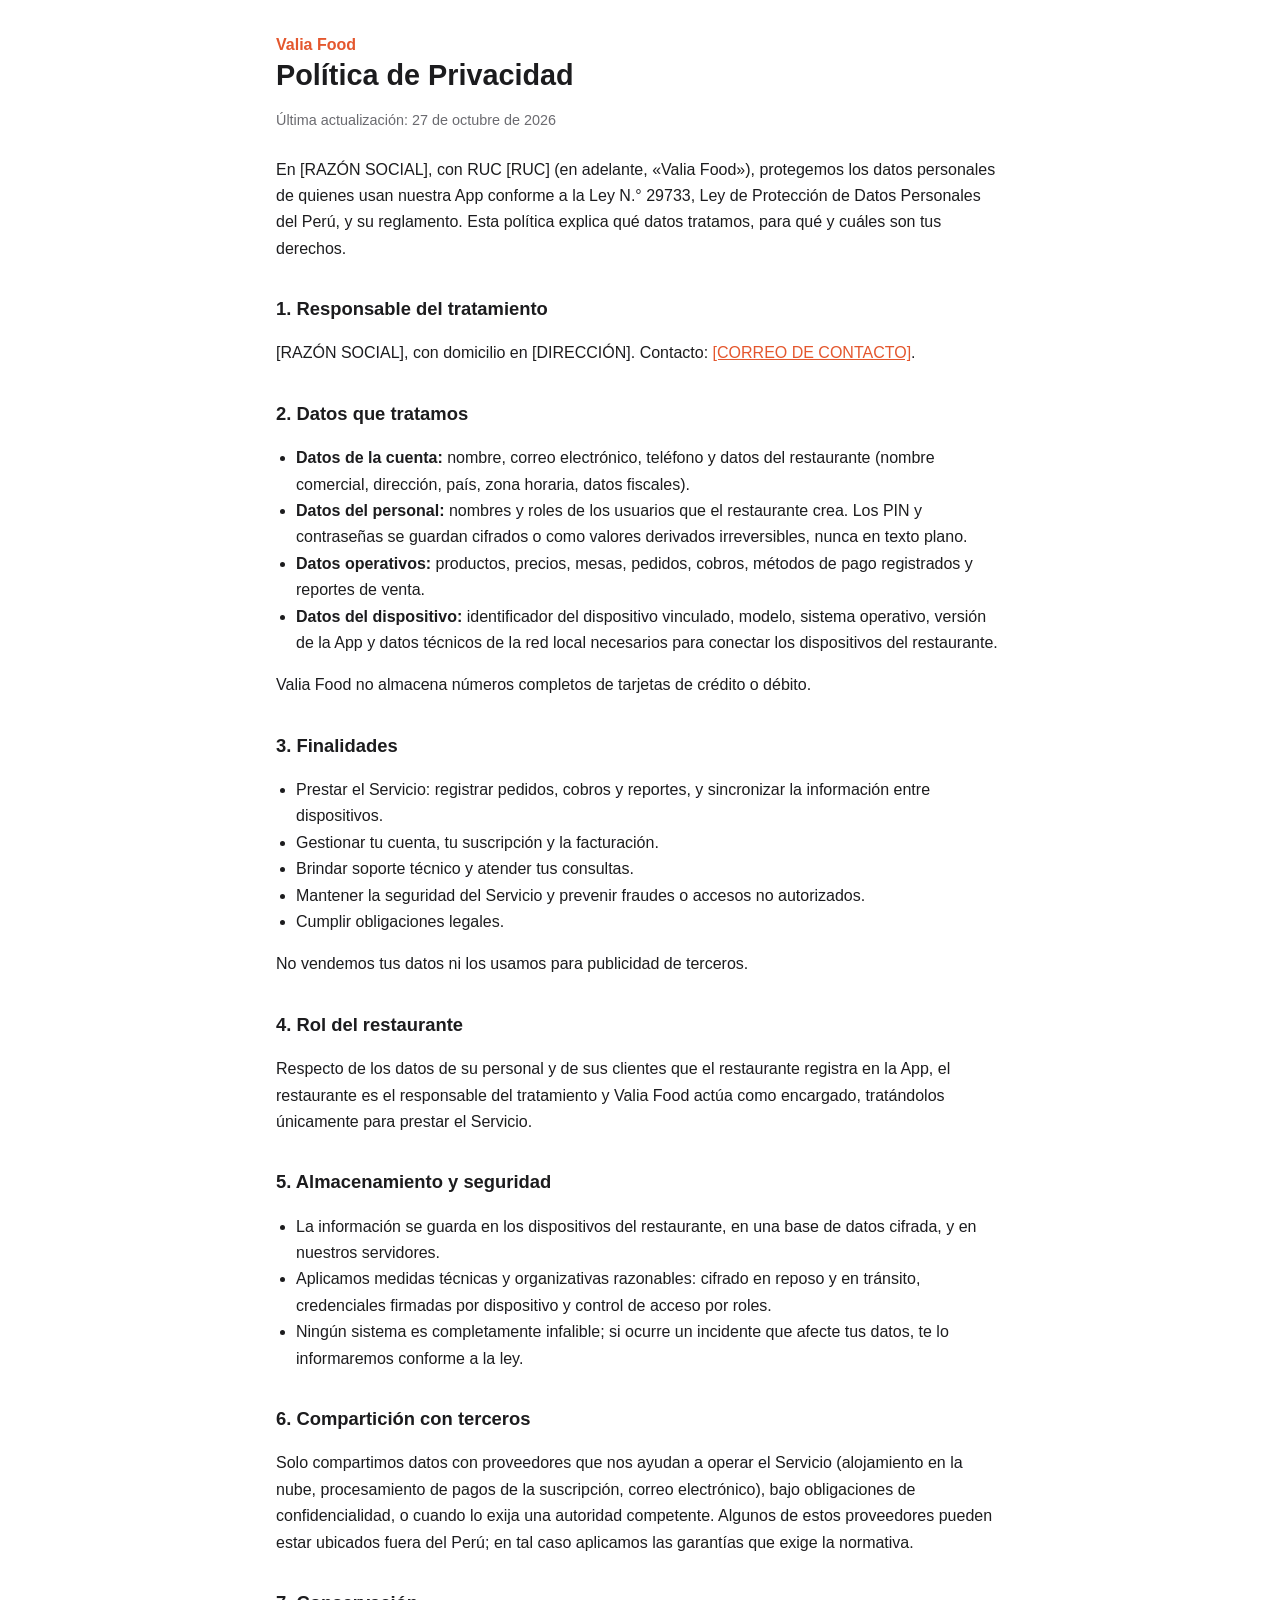
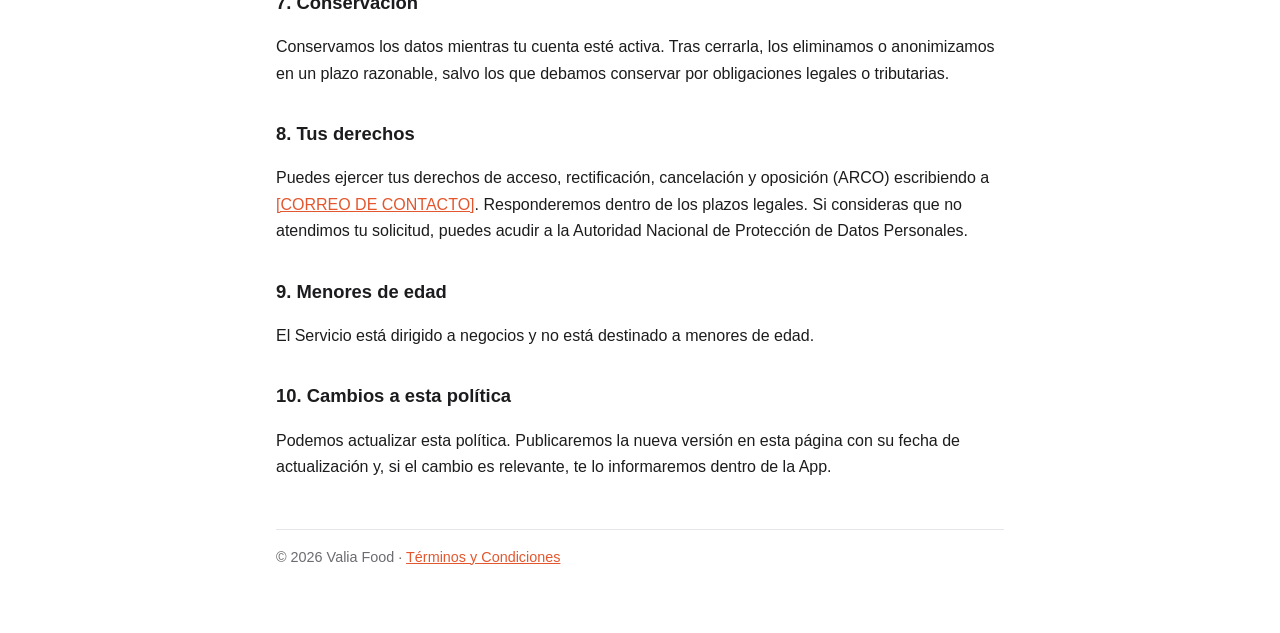
==== privacidad/index.html @ 739c5202 "Valiafood legal" ====
<!doctype html>
<html lang="es">
<head>
  <meta charset="utf-8">
  <meta name="viewport" content="width=device-width, initial-scale=1">
  <title>Política de Privacidad · Valia Food</title>
  <link rel="stylesheet" href="/style.css">
</head>
<body>
  <main>
    <a class="brand" href="/">Valia Food</a>
    <h1>Política de Privacidad</h1>
    <p class="updated">Última actualización: 27 de octubre de 2026</p>

    <p>En [RAZÓN SOCIAL], con RUC [RUC] (en adelante, «Valia Food»), protegemos los datos personales de quienes usan nuestra App conforme a la Ley N.° 29733, Ley de Protección de Datos Personales del Perú, y su reglamento. Esta política explica qué datos tratamos, para qué y cuáles son tus derechos.</p>

    <h2>1. Responsable del tratamiento</h2>
    <p>[RAZÓN SOCIAL], con domicilio en [DIRECCIÓN]. Contacto: <a href="mailto:[CORREO DE CONTACTO]">[CORREO DE CONTACTO]</a>.</p>

    <h2>2. Datos que tratamos</h2>
    <ul>
      <li><strong>Datos de la cuenta:</strong> nombre, correo electrónico, teléfono y datos del restaurante (nombre comercial, dirección, país, zona horaria, datos fiscales).</li>
      <li><strong>Datos del personal:</strong> nombres y roles de los usuarios que el restaurante crea. Los PIN y contraseñas se guardan cifrados o como valores derivados irreversibles, nunca en texto plano.</li>
      <li><strong>Datos operativos:</strong> productos, precios, mesas, pedidos, cobros, métodos de pago registrados y reportes de venta.</li>
      <li><strong>Datos del dispositivo:</strong> identificador del dispositivo vinculado, modelo, sistema operativo, versión de la App y datos técnicos de la red local necesarios para conectar los dispositivos del restaurante.</li>
    </ul>
    <p>Valia Food no almacena números completos de tarjetas de crédito o débito.</p>

    <h2>3. Finalidades</h2>
    <ul>
      <li>Prestar el Servicio: registrar pedidos, cobros y reportes, y sincronizar la información entre dispositivos.</li>
      <li>Gestionar tu cuenta, tu suscripción y la facturación.</li>
      <li>Brindar soporte técnico y atender tus consultas.</li>
      <li>Mantener la seguridad del Servicio y prevenir fraudes o accesos no autorizados.</li>
      <li>Cumplir obligaciones legales.</li>
    </ul>
    <p>No vendemos tus datos ni los usamos para publicidad de terceros.</p>

    <h2>4. Rol del restaurante</h2>
    <p>Respecto de los datos de su personal y de sus clientes que el restaurante registra en la App, el restaurante es el responsable del tratamiento y Valia Food actúa como encargado, tratándolos únicamente para prestar el Servicio.</p>

    <h2>5. Almacenamiento y seguridad</h2>
    <ul>
      <li>La información se guarda en los dispositivos del restaurante, en una base de datos cifrada, y en nuestros servidores.</li>
      <li>Aplicamos medidas técnicas y organizativas razonables: cifrado en reposo y en tránsito, credenciales firmadas por dispositivo y control de acceso por roles.</li>
      <li>Ningún sistema es completamente infalible; si ocurre un incidente que afecte tus datos, te lo informaremos conforme a la ley.</li>
    </ul>

    <h2>6. Compartición con terceros</h2>
    <p>Solo compartimos datos con proveedores que nos ayudan a operar el Servicio (alojamiento en la nube, procesamiento de pagos de la suscripción, correo electrónico), bajo obligaciones de confidencialidad, o cuando lo exija una autoridad competente. Algunos de estos proveedores pueden estar ubicados fuera del Perú; en tal caso aplicamos las garantías que exige la normativa.</p>

    <h2>7. Conservación</h2>
    <p>Conservamos los datos mientras tu cuenta esté activa. Tras cerrarla, los eliminamos o anonimizamos en un plazo razonable, salvo los que debamos conservar por obligaciones legales o tributarias.</p>

    <h2>8. Tus derechos</h2>
    <p>Puedes ejercer tus derechos de acceso, rectificación, cancelación y oposición (ARCO) escribiendo a <a href="mailto:[CORREO DE CONTACTO]">[CORREO DE CONTACTO]</a>. Responderemos dentro de los plazos legales. Si consideras que no atendimos tu solicitud, puedes acudir a la Autoridad Nacional de Protección de Datos Personales.</p>

    <h2>9. Menores de edad</h2>
    <p>El Servicio está dirigido a negocios y no está destinado a menores de edad.</p>

    <h2>10. Cambios a esta política</h2>
    <p>Podemos actualizar esta política. Publicaremos la nueva versión en esta página con su fecha de actualización y, si el cambio es relevante, te lo informaremos dentro de la App.</p>

    <footer>© 2026 Valia Food · <a href="/terminos/">Términos y Condiciones</a></footer>
  </main>
</body>
</html>
---- style.css ----
:root {
  --bg: #ffffff;
  --text: #1c1c1e;
  --muted: #6b6b70;
  --accent: #e4572e;
  --border: #e5e5ea;
}

@media (prefers-color-scheme: dark) {
  :root {
    --bg: #121214;
    --text: #f2f2f7;
    --muted: #a1a1a6;
    --accent: #ff7a50;
    --border: #2c2c2e;
  }
}

* { box-sizing: border-box; }

body {
  margin: 0;
  background: var(--bg);
  color: var(--text);
  font: 16px/1.65 -apple-system, BlinkMacSystemFont, "Segoe UI", Roboto, sans-serif;
}

main {
  max-width: 760px;
  margin: 0 auto;
  padding: 32px 16px 64px;
}

h1 { font-size: 1.8rem; line-height: 1.25; margin: 0 0 4px; }
h2 { font-size: 1.15rem; margin: 32px 0 8px; }
p, li { color: var(--text); }
ul { padding-left: 20px; }
a { color: var(--accent); }

.updated { color: var(--muted); font-size: .9rem; margin-bottom: 24px; }
.brand { color: var(--accent); font-weight: 700; text-decoration: none; }

footer {
  border-top: 1px solid var(--border);
  margin-top: 48px;
  padding-top: 16px;
  color: var(--muted);
  font-size: .9rem;
}
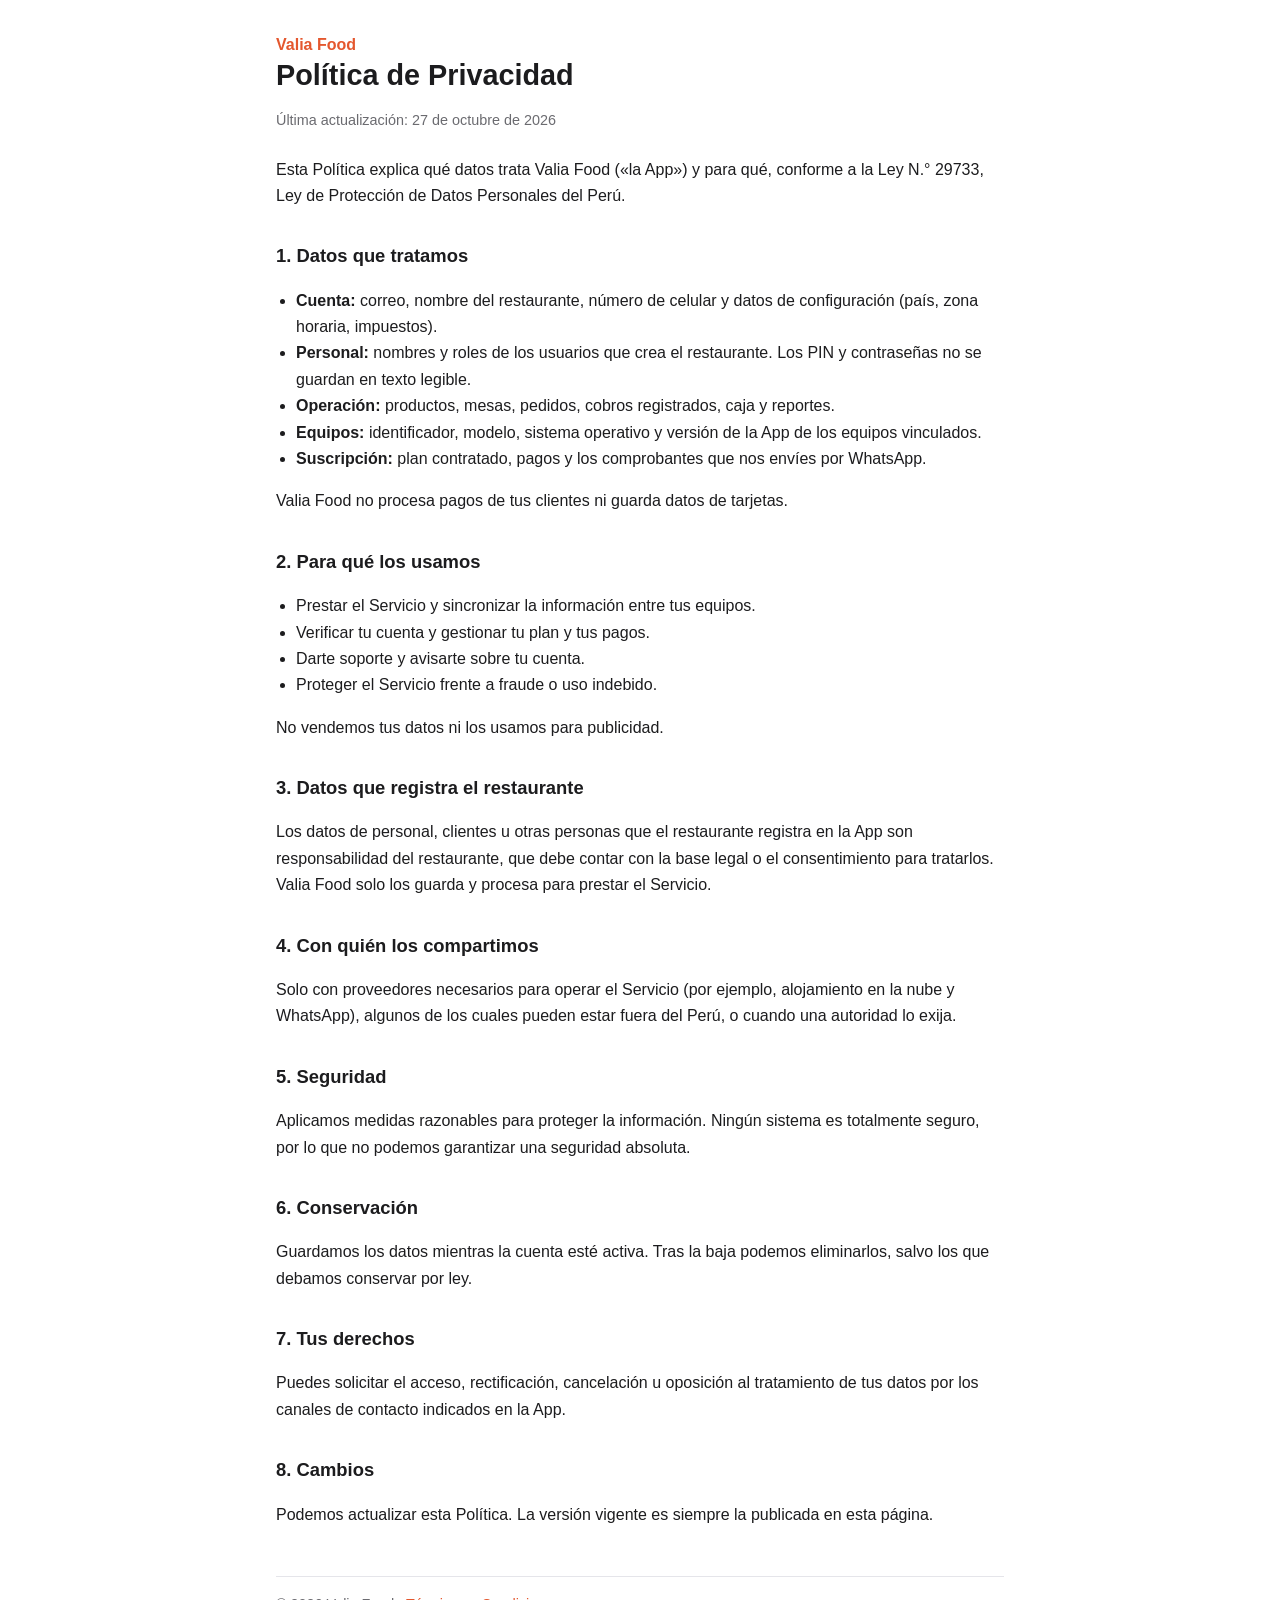
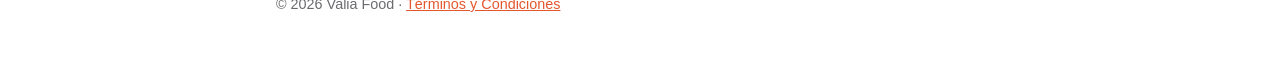
==== commit 1a345869: "Actualizando legal" ====
--- a/privacidad/index.html
+++ b/privacidad/index.html
@@ -4,64 +4,54 @@
   <meta charset="utf-8">
   <meta name="viewport" content="width=device-width, initial-scale=1">
   <title>Política de Privacidad · Valia Food</title>
-  <link rel="stylesheet" href="/style.css">
+  <link rel="stylesheet" href="../style.css">
 </head>
 <body>
   <main>
-    <a class="brand" href="/">Valia Food</a>
+    <a class="brand" href="../">Valia Food</a>
     <h1>Política de Privacidad</h1>
     <p class="updated">Última actualización: 27 de octubre de 2026</p>
 
-    <p>En [RAZÓN SOCIAL], con RUC [RUC] (en adelante, «Valia Food»), protegemos los datos personales de quienes usan nuestra App conforme a la Ley N.° 29733, Ley de Protección de Datos Personales del Perú, y su reglamento. Esta política explica qué datos tratamos, para qué y cuáles son tus derechos.</p>
+    <p>Esta Política explica qué datos trata Valia Food («la App») y para qué, conforme a la Ley N.° 29733, Ley de Protección de Datos Personales del Perú.</p>
 
-    <h2>1. Responsable del tratamiento</h2>
-    <p>[RAZÓN SOCIAL], con domicilio en [DIRECCIÓN]. Contacto: <a href="mailto:[CORREO DE CONTACTO]">[CORREO DE CONTACTO]</a>.</p>
+    <h2>1. Datos que tratamos</h2>
+    <ul>
+      <li><strong>Cuenta:</strong> correo, nombre del restaurante, número de celular y datos de configuración (país, zona horaria, impuestos).</li>
+      <li><strong>Personal:</strong> nombres y roles de los usuarios que crea el restaurante. Los PIN y contraseñas no se guardan en texto legible.</li>
+      <li><strong>Operación:</strong> productos, mesas, pedidos, cobros registrados, caja y reportes.</li>
+      <li><strong>Equipos:</strong> identificador, modelo, sistema operativo y versión de la App de los equipos vinculados.</li>
+      <li><strong>Suscripción:</strong> plan contratado, pagos y los comprobantes que nos envíes por WhatsApp.</li>
+    </ul>
+    <p>Valia Food no procesa pagos de tus clientes ni guarda datos de tarjetas.</p>
 
-    <h2>2. Datos que tratamos</h2>
+    <h2>2. Para qué los usamos</h2>
     <ul>
-      <li><strong>Datos de la cuenta:</strong> nombre, correo electrónico, teléfono y datos del restaurante (nombre comercial, dirección, país, zona horaria, datos fiscales).</li>
-      <li><strong>Datos del personal:</strong> nombres y roles de los usuarios que el restaurante crea. Los PIN y contraseñas se guardan cifrados o como valores derivados irreversibles, nunca en texto plano.</li>
-      <li><strong>Datos operativos:</strong> productos, precios, mesas, pedidos, cobros, métodos de pago registrados y reportes de venta.</li>
-      <li><strong>Datos del dispositivo:</strong> identificador del dispositivo vinculado, modelo, sistema operativo, versión de la App y datos técnicos de la red local necesarios para conectar los dispositivos del restaurante.</li>
+      <li>Prestar el Servicio y sincronizar la información entre tus equipos.</li>
+      <li>Verificar tu cuenta y gestionar tu plan y tus pagos.</li>
+      <li>Darte soporte y avisarte sobre tu cuenta.</li>
+      <li>Proteger el Servicio frente a fraude o uso indebido.</li>
     </ul>
-    <p>Valia Food no almacena números completos de tarjetas de crédito o débito.</p>
+    <p>No vendemos tus datos ni los usamos para publicidad.</p>
 
-    <h2>3. Finalidades</h2>
-    <ul>
-      <li>Prestar el Servicio: registrar pedidos, cobros y reportes, y sincronizar la información entre dispositivos.</li>
-      <li>Gestionar tu cuenta, tu suscripción y la facturación.</li>
-      <li>Brindar soporte técnico y atender tus consultas.</li>
-      <li>Mantener la seguridad del Servicio y prevenir fraudes o accesos no autorizados.</li>
-      <li>Cumplir obligaciones legales.</li>
-    </ul>
-    <p>No vendemos tus datos ni los usamos para publicidad de terceros.</p>
+    <h2>3. Datos que registra el restaurante</h2>
+    <p>Los datos de personal, clientes u otras personas que el restaurante registra en la App son responsabilidad del restaurante, que debe contar con la base legal o el consentimiento para tratarlos. Valia Food solo los guarda y procesa para prestar el Servicio.</p>
 
-    <h2>4. Rol del restaurante</h2>
-    <p>Respecto de los datos de su personal y de sus clientes que el restaurante registra en la App, el restaurante es el responsable del tratamiento y Valia Food actúa como encargado, tratándolos únicamente para prestar el Servicio.</p>
+    <h2>4. Con quién los compartimos</h2>
+    <p>Solo con proveedores necesarios para operar el Servicio (por ejemplo, alojamiento en la nube y WhatsApp), algunos de los cuales pueden estar fuera del Perú, o cuando una autoridad lo exija.</p>
 
-    <h2>5. Almacenamiento y seguridad</h2>
-    <ul>
-      <li>La información se guarda en los dispositivos del restaurante, en una base de datos cifrada, y en nuestros servidores.</li>
-      <li>Aplicamos medidas técnicas y organizativas razonables: cifrado en reposo y en tránsito, credenciales firmadas por dispositivo y control de acceso por roles.</li>
-      <li>Ningún sistema es completamente infalible; si ocurre un incidente que afecte tus datos, te lo informaremos conforme a la ley.</li>
-    </ul>
+    <h2>5. Seguridad</h2>
+    <p>Aplicamos medidas razonables para proteger la información. Ningún sistema es totalmente seguro, por lo que no podemos garantizar una seguridad absoluta.</p>
 
-    <h2>6. Compartición con terceros</h2>
-    <p>Solo compartimos datos con proveedores que nos ayudan a operar el Servicio (alojamiento en la nube, procesamiento de pagos de la suscripción, correo electrónico), bajo obligaciones de confidencialidad, o cuando lo exija una autoridad competente. Algunos de estos proveedores pueden estar ubicados fuera del Perú; en tal caso aplicamos las garantías que exige la normativa.</p>
+    <h2>6. Conservación</h2>
+    <p>Guardamos los datos mientras la cuenta esté activa. Tras la baja podemos eliminarlos, salvo los que debamos conservar por ley.</p>
 
-    <h2>7. Conservación</h2>
-    <p>Conservamos los datos mientras tu cuenta esté activa. Tras cerrarla, los eliminamos o anonimizamos en un plazo razonable, salvo los que debamos conservar por obligaciones legales o tributarias.</p>
+    <h2>7. Tus derechos</h2>
+    <p>Puedes solicitar el acceso, rectificación, cancelación u oposición al tratamiento de tus datos por los canales de contacto indicados en la App.</p>
 
-    <h2>8. Tus derechos</h2>
-    <p>Puedes ejercer tus derechos de acceso, rectificación, cancelación y oposición (ARCO) escribiendo a <a href="mailto:[CORREO DE CONTACTO]">[CORREO DE CONTACTO]</a>. Responderemos dentro de los plazos legales. Si consideras que no atendimos tu solicitud, puedes acudir a la Autoridad Nacional de Protección de Datos Personales.</p>
+    <h2>8. Cambios</h2>
+    <p>Podemos actualizar esta Política. La versión vigente es siempre la publicada en esta página.</p>
 
-    <h2>9. Menores de edad</h2>
-    <p>El Servicio está dirigido a negocios y no está destinado a menores de edad.</p>
-
-    <h2>10. Cambios a esta política</h2>
-    <p>Podemos actualizar esta política. Publicaremos la nueva versión en esta página con su fecha de actualización y, si el cambio es relevante, te lo informaremos dentro de la App.</p>
-
-    <footer>© 2026 Valia Food · <a href="/terminos/">Términos y Condiciones</a></footer>
+    <footer>© 2026 Valia Food · <a href="../terminos/">Términos y Condiciones</a></footer>
   </main>
 </body>
 </html>
